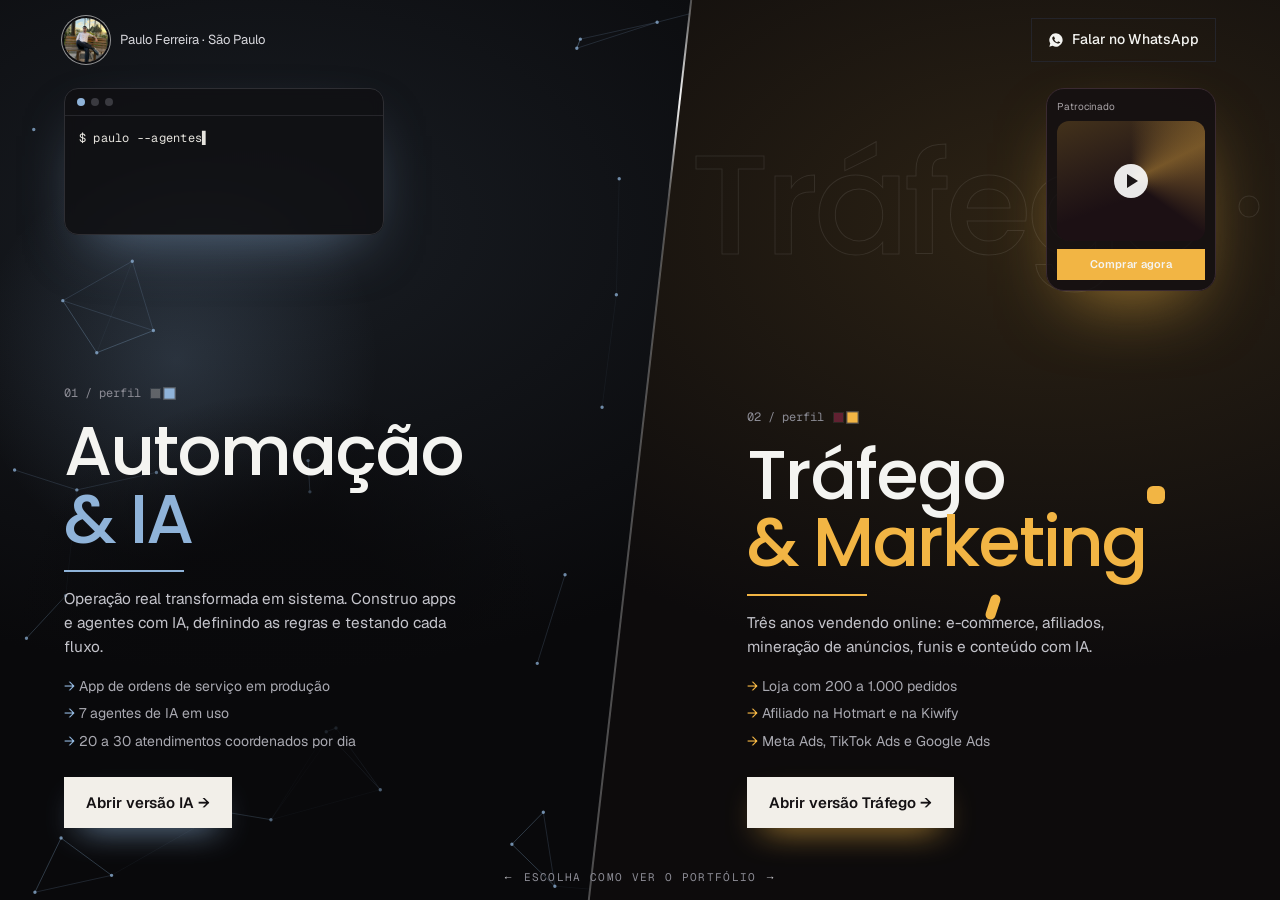
==== index.html @ 52084ece "Cores iniciais: azul (IA) e amarelo (Tráfego) Co-Authored-By: Claude Opus 5.5 <noreply@anthropic.com" ====
<!doctype html>
<html lang="pt-BR">
<head>
<meta charset="utf-8">
<meta name="viewport" content="width=device-width, initial-scale=1">
<title>Paulo Ferreira | Portfólio</title>
<meta name="description" content="Paulo Ferreira: operações e automação com IA, e tráfego pago e marketing digital. Escolha como ver o portfólio.">
<link rel="preload" href="assets/fonts/Geist-Regular.woff2" as="font" type="font/woff2" crossorigin>
<link rel="preload" href="assets/fonts/Poppins-Medium.woff2" as="font" type="font/woff2" crossorigin>
<link rel="stylesheet" href="assets/base.css?v=9">
<script src="assets/cor.js?v=9"></script>
<style>
  /* Projeto 7: divisória diagonal (A1), botões cheios (B2), base e animações do Projeto 6 (C1) */
  @property --xt { syntax: "<number>"; inherits: false; initial-value: 54; }
  @property --xb { syntax: "<number>"; inherits: false; initial-value: 46; }
  @property --ang { syntax: "<angle>"; inherits: false; initial-value: 0deg; }

  /* página inicial cabe inteira na tela: sem rolagem. 100vh é a reserva para navegador antigo sem svh;
     o script no fim usa a altura real da tela quando o navegador não entende svh */
  html { height: 100%; overflow: hidden; }
  body { height: 100vh; height: 100svh; height: var(--app-h, 100svh); overflow: hidden; overscroll-behavior: none; }
  .top { position: fixed; inset: 0 0 auto 0; z-index: 30; display: flex; justify-content: space-between; align-items: center; gap: 12px; padding: 18px var(--gutter); font-size: 13px; animation: fadeDown .8s .2s both; }
  .top .who { color: #d8d8dd; display: inline-flex; align-items: center; gap: 12px; position: relative; }
  /* foto do banco (cenário inteiro) no lugar do "PF_"; no mouse aparece uma prévia maior logo abaixo */
  .thumb { width: 44px; height: 44px; border-radius: 50%; object-fit: cover; box-shadow: 0 0 0 2px #0c0c0f, 0 0 0 3px rgba(255,255,255,.55); transition: box-shadow .3s; cursor: zoom-in; }
  .top .who:hover .thumb { box-shadow: 0 0 0 2px #0c0c0f, 0 0 0 3px rgba(255,255,255,.95); }
  .peek { position: absolute; left: 0; top: calc(100% + 12px); width: 220px; padding: 6px; border-radius: 16px; background: rgba(14,14,18,.92); border: 1px solid #2a2a30; box-shadow: 0 30px 60px -20px rgba(0,0,0,.85); opacity: 0; transform: translateY(-8px) scale(.96); transform-origin: left top; transition: opacity .3s, transform .35s cubic-bezier(.2,.8,.2,1); pointer-events: none; }
  .peek img { display: block; width: 100%; height: auto; border-radius: 11px; }
  .top .who:hover .peek { opacity: 1; transform: none; }

  /* --xt = onde a divisória toca o topo, --xb = onde toca o rodapé */
  .split { position: relative; height: 100vh; height: 100svh; height: var(--app-h, 100svh); }
  @media (hover: hover) and (min-width: 761px) {
    /* data-h (posto pelo script ao passar o mouse) no lugar do seletor has, que reconferia a página inteira a cada quadro */
    .split[data-h="ia"] :is(.side, .divider, .ribbon, .side.tr .txt) { --xt: 62; --xb: 54; }
    .split[data-h="tr"] :is(.side, .divider, .ribbon, .side.tr .txt) { --xt: 46; --xb: 38; }
    .split[data-h="ia"] .tr .txt, .split[data-h="tr"] .ia .txt { opacity: .45; }
  }

  .side { position: absolute; inset: 0; overflow: hidden; display: flex; flex-direction: column; justify-content: flex-end; padding: 0 var(--gutter) clamp(36px, 8vh, 80px); isolation: isolate; }
  .side canvas { position: absolute; inset: 0; width: 100%; height: 100%; z-index: -2; }
  .side.ia { background: radial-gradient(90% 80% at 20% 25%, color-mix(in srgb, var(--ia-1) 12%, #09090b) 0%, #09090b 62%); --accent-1: var(--ia-1); --accent-2: var(--ia-1);
    clip-path: polygon(0 0, calc(var(--xt) * 1%) 0, calc(var(--xb) * 1%) 100%, 0 100%); will-change: transform; animation: inL 1s cubic-bezier(.2,.8,.2,1) both; }
  .side.tr { background: radial-gradient(90% 80% at 82% 25%, color-mix(in srgb, var(--tr-1) 14%, #0d0b0c) 0%, #0d0b0c 62%); --accent-1: var(--tr-1); --accent-2: var(--tr-1);
    clip-path: polygon(calc(var(--xt) * 1%) 0, 100% 0, 100% 100%, calc(var(--xb) * 1%) 100%); padding-left: calc(54% + 56px); will-change: transform; animation: inR 1s cubic-bezier(.2,.8,.2,1) both; }
  .side.ia .txt { max-width: calc(46% - 40px); }
  .side.tr .txt { translate: calc((var(--xt) - 54) * 1vw) 0; } /* acompanha a divisória sem recalcular o texto */
  @keyframes inL { from { transform: translateX(-6%); opacity: 0; } }
  @keyframes inR { from { transform: translateX(6%); opacity: 0; } }
  @keyframes fadeDown { from { opacity: 0; transform: translateY(-14px); } }
  @keyframes up { from { opacity: 0; transform: translateY(.6em); } to { opacity: 1; transform: none; } }

  .txt { position: relative; transition: opacity .6s; }
  .side.ia .txt::before { content: ""; position: absolute; inset: -40px -50px; z-index: -1; background: radial-gradient(closest-side at 45% 55%, rgba(9,9,11,.82) 45%, rgba(9,9,11,0) 100%); pointer-events: none; } /* some por inteiro antes da borda: sem risca */
  .num { font-family: "Geist Mono"; font-size: 12px; color: var(--muted); }
  .side h1 { font-family: "Poppins"; font-weight: 500; font-size: clamp(38px, 5.4vw, 88px); line-height: .98; letter-spacing: -.03em; margin: 12px 0 0; white-space: nowrap; }
  .side h1 .amp { display: inline-block; color: var(--accent-1); animation: up .8s 1.1s cubic-bezier(.2,.8,.2,1) both; }
  .ch { display: inline-block; opacity: 0; animation: up .7s cubic-bezier(.2,.8,.2,1) forwards; }
  .rule { display: block; width: 120px; height: 2px; margin: 18px 0 16px; background: var(--accent-1); animation: grow .8s 1.2s cubic-bezier(.2,.8,.2,1) both; }
  @keyframes grow { from { width: 0; } }
  .side p { color: #c4c4cb; max-width: 40ch; font-size: clamp(14px, 1.2vw, 17px); animation: up .8s 1.3s both; }
  .side ul { list-style: none; margin: 16px 0 24px; display: grid; gap: 6px; font-size: 14px; color: #a9a9b1; }
  .side ul li { animation: up .6s both; }
  .side ul li:nth-child(1) { animation-delay: 1.45s; } .side ul li:nth-child(2) { animation-delay: 1.6s; } .side ul li:nth-child(3) { animation-delay: 1.75s; }
  .side ul li::before { content: "→ "; color: var(--accent-1); }

  /* B2: os dois botões cheios */
  .go { display: inline-flex; align-items: center; gap: 10px; padding: 14px 22px; font-size: 15px; font-weight: 600; border: 0; animation: up .7s 1.9s both; transition: transform .2s, filter .2s, background .3s, color .3s; }
  /* os dois botões começam brancos e ganham a cor do lado quando o mouse entra nele */
  .ia .go { background: #f2efe9; color: #141113; box-shadow: 0 14px 34px -16px var(--ia-1); }
  .tr .go { background: #f2efe9; color: #141113; box-shadow: 0 14px 34px -16px var(--tr-1); }
  /* efeito de mouse só em computador: no celular o toque deixava o hover preso e o filtro cortava a sombra do botão num retângulo */
  @media (hover: hover) and (pointer: fine) {
    .side:hover .go { transform: translateY(-2px); filter: brightness(1.08); }
    .ia:hover .go { background: var(--ia-1); color: var(--ia-on); }
    .tr:hover .go { background: var(--tr-1); color: var(--tr-on); }
  }

  /* IA: mini terminal */
  .mini { position: absolute; left: var(--gutter); top: 88px; width: min(320px, 34vw); border: 1px solid #2e2e33; border-radius: 14px; background: rgba(16,16,19,.78); backdrop-filter: blur(6px); box-shadow: 0 24px 60px -24px color-mix(in srgb, var(--ia-1) 55%, transparent); animation: up .9s .9s both, bob 7s 2s ease-in-out infinite; }
  .mini .bar { display: flex; gap: 6px; padding: 9px 12px; border-bottom: 1px solid #26262b; }
  .mini .bar i { width: 8px; height: 8px; border-radius: 50%; background: #3a3a40; } .mini .bar i:first-child { background: var(--ia-1); }
  .mini .out { padding: 12px 14px 14px; font-size: 12px; line-height: 1.7; color: #e6e4de; white-space: pre-wrap; min-height: 118px; }
  @keyframes bob { 50% { translate: 0 -10px; } }

  /* Tráfego: palavra gigante, card de anúncio, blocos */
  .ribbon { position: absolute; top: 15%; left: 54%; translate: calc((var(--xt) - 54) * 1vw) 0; z-index: -1; white-space: nowrap; font-family: "Poppins"; font-size: clamp(80px, 11vw, 190px); line-height: 1; letter-spacing: -.04em; color: transparent; -webkit-text-stroke: 1px rgba(255,255,255,.09); animation: slide 26s linear infinite; will-change: transform; }
  @keyframes slide { to { transform: translateX(-50%); } }
  .adcard { position: absolute; right: var(--gutter); top: 88px; width: 170px; border: 1px solid #3a2a31; border-radius: 18px; background: rgba(20,16,18,.85); padding: 10px; box-shadow: 0 30px 70px -25px color-mix(in srgb, var(--tr-1) 60%, transparent); animation: up .9s 1s both, tilt 6s 2s ease-in-out infinite; }
  .adcard .m { height: 120px; border-radius: 12px; position: relative; overflow: hidden; background: linear-gradient(160deg, color-mix(in srgb, var(--tr-1) 22%, #120d0f), #1c1014 60%); }
  .adcard .m::before { content: ""; position: absolute; inset: -40%; background: conic-gradient(from 0deg, transparent, color-mix(in srgb, var(--tr-1) 40%, transparent), transparent 35%); animation: spin 6s linear infinite; }
  .adcard .m i { position: absolute; left: 50%; top: 50%; width: 34px; height: 34px; translate: -50% -50%; border-radius: 50%; background: rgba(255,255,255,.9); }
  .adcard .m i::after { content: ""; position: absolute; left: 13px; top: 10px; border-left: 11px solid #1b1517; border-block: 7px solid transparent; }
  .adcard .c { margin-top: 8px; text-align: center; font-size: 11px; font-weight: 600; padding: 7px; background: var(--tr-1); }
  .adcard small { display: block; font-size: 10px; color: #a8a3a6; margin-bottom: 6px; }
  @keyframes tilt { 50% { transform: rotate(-4deg) translateY(-10px); } }
  @keyframes spin { to { transform: rotate(360deg); } }
  .blk { position: absolute; border-radius: 6px; background: var(--tr-1); animation: flo 7s ease-in-out infinite; z-index: -1; }
  .b1 { width: 18px; height: 18px; top: 54%; right: 9%; } .b2 { width: 10px; height: 26px; top: 66%; right: 22%; animation-delay: -2s; rotate: 18deg; }
  @keyframes flo { 50% { translate: 0 -14px; } }
  .glow { position: absolute; left: -220px; top: -220px; width: 440px; height: 440px; border-radius: 50%; pointer-events: none; z-index: -1; transform: translate(40%, 40vh); transition: transform .25s ease-out; }
  .ia .glow { background: radial-gradient(circle, color-mix(in srgb, var(--ia-1) 18%, transparent), transparent 65%); }
  .tr .glow { background: radial-gradient(circle, color-mix(in srgb, var(--tr-1) 20%, transparent), transparent 65%); }

  /* divisória diagonal neutra (sem cor), com uma luz branca correndo */
  .divider { position: absolute; inset: 0; z-index: 8; pointer-events: none;
    background: rgba(255,255,255,.28);
    clip-path: polygon(calc(var(--xt) * 1% - 1px) 0, calc(var(--xt) * 1% + 1px) 0, calc(var(--xb) * 1% + 1px) 100%, calc(var(--xb) * 1% - 1px) 100%); }
  .divider::before { content: ""; position: absolute; left: 0; right: 0; height: 22%; background: linear-gradient(to bottom, transparent, rgba(255,255,255,.95), transparent); top: 0; will-change: transform; animation: run 3.4s ease-in-out infinite; }
  @keyframes run { from { transform: translateY(-100%); } to { transform: translateY(455%); } }

  /* selo "ou" no meio da diagonal e foto no topo dela */
  .or { position: absolute; top: 50%; left: calc((var(--xt) + var(--xb)) / 2 * 1%); translate: -50% -50%; width: 54px; height: 54px; border-radius: 50%; display: grid; place-items: center; font-family: "Geist Mono"; font-size: 12px; color: #fff; background: #0c0c0f; z-index: 9; pointer-events: none; animation: up .7s 1.4s both; }
  .or::before, .me .ph::before { content: ""; position: absolute; inset: 0; border-radius: 50%; padding: 2px; background: conic-gradient(from var(--ang), rgba(255,255,255,.95), rgba(255,255,255,.12) 30%, rgba(255,255,255,.12) 70%, rgba(255,255,255,.95)); -webkit-mask: linear-gradient(#000 0 0) content-box, linear-gradient(#000 0 0); -webkit-mask-composite: xor; mask-composite: exclude; animation: hue 4s linear infinite; }
  @keyframes hue { to { --ang: 360deg; } }
  .me { position: absolute; top: 14px; left: calc(var(--xt) * 1%); translate: -50% 0; z-index: 31; pointer-events: none; animation: up .9s .5s both; }
  .me .ph { position: relative; width: clamp(84px, 6.6vw, 112px); aspect-ratio: 1; border-radius: 50%; padding: 3px; animation: bob 6s 1.5s ease-in-out infinite; }
  .me .ph::before { padding: 3px; -webkit-mask: none; mask: none; }
  .me .ph::after { content: ""; position: absolute; inset: -18px; border-radius: 50%; background: radial-gradient(circle, rgba(255,255,255,.10), transparent 65%); z-index: -1; }
  .me img { position: relative; width: 100%; height: 100%; border-radius: 50%; object-fit: cover; border: 3px solid #0c0c0f; display: block; }

  .center-q { position: fixed; left: 50%; bottom: 14px; translate: -50% 0; z-index: 10; font-family: "Geist Mono"; font-size: 11px; color: var(--muted); letter-spacing: .12em; text-transform: uppercase; white-space: nowrap; animation: up .7s 2.2s both; }
  .center-q b { display: inline-block; color: #d8d8dd; animation: nudgeL 1.4s ease-in-out infinite; } .center-q b + b { animation-name: nudgeR; }
  @keyframes nudgeL { 50% { transform: translateX(-5px); } } @keyframes nudgeR { 50% { transform: translateX(5px); } }

  @media (min-width: 761px) and (max-height: 780px) { .mini, .adcard { display: none; } }

  /* celular: as duas opções cabem na primeira tela, uma em cima da outra */
  @media (max-width: 760px) {
    .top { background: rgba(9,9,11,.88); backdrop-filter: blur(8px); border-bottom: 1px solid #1f1f24; padding-block: 10px; }
    .top .who .city { display: none; } .top .btn { padding: 7px 12px; font-size: 12px; }
    .thumb { width: 34px; height: 34px; } .top .who { gap: 10px; } .peek { display: none; }
    .split { display: flex; flex-direction: column; }
    .side { position: relative; inset: auto; flex: 1 1 0; min-height: 0; clip-path: none !important; will-change: auto; justify-content: center; padding: 0 22px; animation: none; }
    .side.ia { padding-top: 54px; }
    .side.tr { padding-left: 22px; border-top: 1px solid #2a2a30; }
    .side.ia .txt { max-width: none; }
    .side h1 { font-size: clamp(30px, 9vw, 42px); margin-top: 6px; }
    .side h1 br { display: none; } .side h1 .amp { margin-left: .2em; }
    .side.tr h1 { font-size: clamp(24px, 7.8vw, 40px); }
    .rule { margin: 10px 0 10px; width: 56px; }
    .side p { font-size: 13px; line-height: 1.45; max-width: 34ch; }
    .side ul { display: none; }
    .go { margin-top: 12px; padding: 11px 16px; font-size: 14px; }
    .mini, .adcard, .center-q, .divider, .me { display: none; }
    .ribbon { top: 10px; left: 0; font-size: 52px; }
    .side.tr { padding-top: 64px; } /* centralizado abaixo da faixa (igual à IA, que fica abaixo do topo) */
    .or { top: calc(50% + 27px); left: auto; right: 22px; translate: 0 -50%; width: 44px; height: 44px; font-size: 11px; }
  }
  @media (max-width: 760px) and (max-height: 640px) { .ribbon { display: none; } }
  @media (prefers-reduced-motion: reduce) {
    *, *::before, *::after { animation: none !important; transition: none !important; }
    .ch { opacity: 1; }
  }
  /* Projeto 8: quadradinhos que mostram qual das 2 cores do lado está ativa */
  .sw { display: inline-flex; gap: 5px; margin-left: 10px; vertical-align: middle; }
  .sw i { width: 9px; height: 9px; opacity: .3; outline: 1px solid rgba(255,255,255,.25); transition: opacity .4s, transform .4s; }
  .sw i.on { opacity: 1; transform: scale(1.15); }
  .side.ia, .side.tr { transition: background .6s, --xt .8s cubic-bezier(.2,.8,.2,1), --xb .8s cubic-bezier(.2,.8,.2,1); }
  .divider, .ribbon { transition: --xt .8s cubic-bezier(.2,.8,.2,1), --xb .8s cubic-bezier(.2,.8,.2,1); }
  .side.tr .txt { transition: opacity .6s, --xt .8s cubic-bezier(.2,.8,.2,1); }
  .sw .lbl { display: none; }
  /* A1 (celular): os quadradinhos viram um botão pequeno "trocar cor" */
  @media (hover: none), (max-width: 760px) {
    .num { display: flex; align-items: center; }
    .sw { align-items: center; gap: 7px; height: 28px; padding: 0 10px; border: 1px solid rgba(255,255,255,.28); background: rgba(255,255,255,.06); border-radius: 0; cursor: pointer; -webkit-tap-highlight-color: transparent; transition: background .2s; }
    .sw:active { background: rgba(255,255,255,.16); }
    .sw i { outline: 0; }
    .sw .lbl { display: inline; font-family: "Geist Mono"; font-weight: 400; font-size: 11px; letter-spacing: .04em; color: #e6e6ea; }
  }
</style>
</head>
<body>
  <header class="top">
    <span class="who"><img class="thumb" src="assets/img/paulo-cena.jpg" alt="Foto de Paulo Ferreira sentado num banco" width="44" height="44"><span>Paulo Ferreira<span class="city"> · São Paulo</span></span><span class="peek" aria-hidden="true"><img src="assets/img/paulo-cena.jpg" alt="" width="220" height="220"></span></span>
    <a class="btn" href="https://wa.me/5511947309634" target="_blank" rel="noopener">
      <svg viewBox="0 0 24 24" fill="currentColor" aria-hidden="true"><path d="M12 2a10 10 0 0 0-8.6 15.1L2 22l5-1.3A10 10 0 1 0 12 2Zm5.3 14.2c-.2.6-1.3 1.2-1.8 1.2-.5.1-1 .1-3.3-.8-2.8-1.1-4.5-4-4.7-4.2-.1-.2-1.1-1.5-1.1-2.9s.7-2 1-2.3c.3-.3.6-.3.8-.3h.6c.2 0 .4 0 .6.5l.9 2.1c.1.2.1.4 0 .6l-.4.6-.4.4c-.1.1-.3.3-.1.6.2.3.8 1.3 1.7 2.1 1.2 1 2.1 1.4 2.4 1.5.3.1.5.1.6-.1l.8-1c.2-.3.4-.2.7-.1l2 1c.3.1.5.2.5.3.1.2.1.7-.1 1.3Z"/></svg>
      Falar no WhatsApp
    </a>
  </header>

  <main class="split" id="split">
    <a class="side ia" href="ia/">
      <canvas data-net="#e9e6df,#e9e6df" data-net-var="--ia-1" data-net-magnet aria-hidden="true"></canvas>
      <span class="glow" aria-hidden="true"></span>
      <div class="mini" data-term="$ paulo --agentes
› instagram ..... post ✓
› finanças ...... relatório ✓
› app gtec ...... 600+ testes ✓" aria-hidden="true">
        <div class="bar"><i></i><i></i><i></i></div>
        <pre class="out mono"></pre>
      </div>
      <div class="txt">
        <span class="num">01 / perfil<span class="sw" data-side="ia" role="button" aria-label="Trocar a cor deste lado"><i style="background:#e9e6df"></i><i style="background:#8fb3d9"></i><b class="lbl">trocar cor</b></span></span>
        <h1><span data-split="0.35">Automação</span><br><span class="amp">&amp; IA</span></h1>
        <span class="rule"></span>
        <p>Operação real transformada em sistema. Construo apps e agentes com IA, definindo as regras e testando cada fluxo.</p>
        <ul>
          <li>App de ordens de serviço em produção</li>
          <li>7 agentes de IA em uso</li>
          <li>20 a 30 atendimentos coordenados por dia</li>
        </ul>
        <span class="btn go">Abrir versão IA →</span>
      </div>
    </a>

    <a class="side tr" href="trafego/">
      <span class="ribbon" aria-hidden="true">Tráfego · Criativos · Funis · Tráfego · Criativos · Funis · </span>
      <span class="glow" aria-hidden="true"></span>
      <span class="blk b1"></span><span class="blk b2"></span>
      <div class="adcard" aria-hidden="true"><small>Patrocinado</small><div class="m"><i></i></div><div class="c">Comprar agora</div></div>
      <div class="txt">
        <span class="num">02 / perfil<span class="sw" data-side="tr" role="button" aria-label="Trocar a cor deste lado"><i style="background:#ff3d7f"></i><i style="background:#f2b544"></i><b class="lbl">trocar cor</b></span></span>
        <h1><span data-split="0.5">Tráfego</span><br><span class="amp">&amp; Marketing</span></h1>
        <span class="rule"></span>
        <p>Três anos vendendo online: e-commerce, afiliados, mineração de anúncios, funis e conteúdo com IA.</p>
        <ul>
          <li>Loja com 200 a 1.000 pedidos</li>
          <li>Afiliado na Hotmart e na Kiwify</li>
          <li>Meta Ads, TikTok Ads e Google Ads</li>
        </ul>
        <span class="btn go">Abrir versão Tráfego →</span>
      </div>
    </a>

    <span class="divider" aria-hidden="true"></span>
  </main>
  <div class="center-q"><b>←</b> Escolha como ver o portfólio <b>→</b></div>

  <script>
    // navegador sem "svh": usa a altura visível da tela (sem contar o zoom)
    if (!(window.CSS && CSS.supports("height", "100svh"))) {
      var setH = function () { document.documentElement.style.setProperty("--app-h", document.documentElement.clientHeight + "px"); };
      setH(); window.addEventListener("resize", setH); window.addEventListener("orientationchange", setH);
    }
  </script>
  <script src="assets/main.js?v=9"></script>
  <script>
    // A2: cada lado alterna entre as 2 cores dele quando o mouse entra (computador)
    // ou quando você arrasta o dedo para o lado em cima dele (celular).
    (function () {
      var cur = { ia: PCOR.get("ia"), tr: PCOR.get("tr") }, swiped = false, split = document.getElementById("split");
      split.addEventListener("pointerleave", function () { split.removeAttribute("data-h"); });
      function marks() {
        document.querySelectorAll(".sw").forEach(function (sw) {
          var k = sw.getAttribute("data-side");
          sw.querySelectorAll("i").forEach(function (i, n) { i.classList.toggle("on", n === cur[k]); });
        });
      }
      function flip(k) { cur[k] = 1 - cur[k]; PCOR.set(k, cur[k]); marks(); }
      document.querySelectorAll(".side").forEach(function (side) {
        var k = side.classList.contains("ia") ? "ia" : "tr", sx = null, sy = null;
        side.addEventListener("pointerenter", function (e) { if (e.pointerType === "mouse") { split.setAttribute("data-h", k); flip(k); } });
        // Celular: eventos de toque (não bloqueiam o zoom de pinça). Ignora pinça e arraste com zoom ativo.
        var multi = false, st = 0;
        side.addEventListener("touchstart", function (e) {
          if (e.touches.length > 1) { multi = true; sx = null; return; }
          multi = false; sx = e.touches[0].clientX; sy = e.touches[0].clientY; st = Date.now();
        }, { passive: true });
        side.addEventListener("touchend", function (e) {
          if (sx === null || multi) { if (!e.touches.length) multi = false; sx = null; return; }
          var zoom = window.visualViewport ? window.visualViewport.scale : 1;
          var t = e.changedTouches[0], dx = t.clientX - sx, dy = t.clientY - sy; sx = null;
          if (zoom < 1.05 && Date.now() - st < 350 && Math.abs(dx) > 30 && Math.abs(dx) > Math.abs(dy)) { swiped = true; flip(k); setTimeout(function () { swiped = false; }, 400); }
        }, { passive: true });
        side.addEventListener("touchcancel", function () { sx = null; multi = false; }, { passive: true });
        side.addEventListener("click", function (e) { if (swiped) { e.preventDefault(); swiped = false; } });
        // botão "trocar cor": troca a cor e não abre a página
        var sw = side.querySelector(".sw");
        if (sw) sw.addEventListener("click", function (e) { e.preventDefault(); e.stopPropagation(); flip(k); });
      });
      marks();
    })();
  </script>
</body>
</html>
---- assets/base.css ----
@font-face { font-family: "Geist"; src: url("fonts/Geist-Regular.woff2") format("woff2"), url("fonts/Geist-Regular.ttf") format("truetype"); font-weight: 400; font-display: swap; }
@font-face { font-family: "Geist"; src: url("fonts/Geist-Medium.woff2") format("woff2"), url("fonts/Geist-Medium.ttf") format("truetype"); font-weight: 500; font-display: swap; }
@font-face { font-family: "Geist"; src: url("fonts/Geist-SemiBold.woff2") format("woff2"), url("fonts/Geist-SemiBold.ttf") format("truetype"); font-weight: 600; font-display: swap; }
@font-face { font-family: "Geist Mono"; src: url("fonts/GeistMono-Regular.woff2") format("woff2"); font-weight: 400; font-display: swap; }
@font-face { font-family: "Poppins"; src: url("fonts/Poppins-Medium.woff2") format("woff2"), url("fonts/Poppins-Medium.ttf") format("truetype"); font-weight: 500; font-display: swap; }

:root {
  --ink: #09090b;
  --ink-2: #111114;
  --paper: #f4f4f1;
  --muted: #8b8b94;
  --line: #24242a;
  /* lado IA: azul + violeta */
  --ia-1: #4f6bff;
  --ia-2: #9b6bff;
  /* lado tráfego: rosa + laranja */
  --tr-1: #ff3d7f;
  --tr-2: #ff7a2f;
  --accent-1: var(--paper);
  --accent-2: var(--paper);
  --gutter: clamp(16px, 5vw, 64px);
}

* { box-sizing: border-box; margin: 0; padding: 0; }
html { scroll-behavior: smooth; -webkit-text-size-adjust: 100%; }
body {
  background: var(--ink);
  color: var(--paper);
  font-family: "Geist", system-ui, sans-serif;
  font-size: 16px;
  line-height: 1.55;
  overflow-x: hidden;
}
a { color: inherit; text-decoration: none; }
img { max-width: 100%; display: block; }
::selection { background: var(--accent-1); color: var(--ink); }

.mono { font-family: "Geist Mono", ui-monospace, monospace; letter-spacing: .02em; }
.muted { color: var(--muted); }
.wrap { width: 100%; max-width: 1200px; margin: 0 auto; padding: 0 var(--gutter); }

/* ---------- nav ---------- */
.nav {
  position: fixed; inset: 0 0 auto 0; z-index: 50;
  display: flex; align-items: center; justify-content: space-between; gap: 16px;
  padding: 16px var(--gutter);
  background: linear-gradient(to bottom, rgba(9,9,11,.96), rgba(9,9,11,.6) 70%, rgba(9,9,11,0));
}
.logo { font-family: "Poppins"; font-weight: 500; font-size: 18px; letter-spacing: .02em; }
.logo b { color: var(--accent-1); font-weight: 500; }
.nav-links { display: flex; align-items: center; gap: 22px; font-size: 13px; }
.nav-links a.lk { color: var(--muted); transition: color .2s; }
.nav-links a.lk:hover { color: var(--paper); }
.btn {
  display: inline-flex; align-items: center; gap: 8px;
  padding: 10px 16px; font-size: 14px; font-weight: 500;
  border: 1px solid var(--line); border-radius: 999px;
  transition: transform .2s, border-color .2s, background .2s;
}
.btn:hover { transform: translateY(-1px); border-color: var(--accent-1); }
.btn.solid { background: linear-gradient(90deg, var(--accent-1), var(--accent-2)); color: #fff; border: 0; }
.btn svg { width: 16px; height: 16px; }
@media (max-width: 760px) {
  .nav-links a.lk { display: none; }
  .nav .btn { padding: 8px 12px; font-size: 13px; }
}

/* ---------- seções ---------- */
section { padding: clamp(72px, 12vw, 140px) 0; position: relative; }
.kicker { font-family: "Geist Mono"; font-size: 12px; text-transform: uppercase; letter-spacing: .14em; color: var(--muted); margin-bottom: 18px; display: flex; align-items: center; gap: 10px; }
.kicker::before { content: ""; width: 22px; height: 2px; background: linear-gradient(90deg, var(--accent-1), var(--accent-2)); }
h2.title { font-family: "Poppins"; font-weight: 500; font-size: clamp(30px, 5.4vw, 60px); line-height: 1.05; letter-spacing: -.02em; max-width: 18ch; }
.lead { font-size: clamp(16px, 1.6vw, 19px); color: #c9c9cf; max-width: 60ch; margin-top: 18px; }
.grad { background: linear-gradient(90deg, var(--accent-1), var(--accent-2)); -webkit-background-clip: text; background-clip: text; color: transparent; }

/* números */
.stats { display: grid; grid-template-columns: repeat(auto-fit, minmax(240px, 1fr)); gap: 1px; background: var(--line); border: 1px solid var(--line); margin-top: 48px; }
.stat { background: var(--ink); padding: clamp(22px, 3vw, 36px); container-type: inline-size; min-width: 0; }
/* o número acompanha a largura da coluna (cqi), então nunca é cortado */
.stat .n { display: inline-block; max-width: 100%; font-family: "Poppins"; font-weight: 500; font-size: clamp(28px, 19cqi, 64px); line-height: 1.05; letter-spacing: -.03em; white-space: nowrap; }
.stat .l { margin-top: 12px; color: var(--muted); font-size: 14px; max-width: 24ch; }
.stats.wide { grid-template-columns: repeat(2, 1fr); }
.stats.short .n { font-size: clamp(30px, 30cqi, 72px); }
@media (max-width: 560px) { .stats.wide { grid-template-columns: 1fr; } }
@media (max-width: 420px) { .stats { grid-template-columns: 1fr; } }

/* cases */
.cases { display: grid; gap: 20px; margin-top: 48px; }
.case {
  border: 1px solid var(--line); border-radius: 20px; padding: clamp(22px, 3.4vw, 40px);
  background: linear-gradient(180deg, var(--ink-2), var(--ink));
  display: grid; grid-template-columns: 1fr 1.4fr; gap: clamp(18px, 4vw, 56px);
  transition: border-color .3s;
}
.case:hover { border-color: color-mix(in srgb, var(--accent-1) 55%, var(--line)); }
.case .tag { font-family: "Geist Mono"; font-size: 12px; color: var(--muted); }
.case h3 { font-family: "Poppins"; font-weight: 500; font-size: clamp(22px, 2.6vw, 32px); line-height: 1.15; margin-top: 10px; }
.case dl { display: grid; gap: 14px; }
.case dt { font-family: "Geist Mono"; font-size: 11px; text-transform: uppercase; letter-spacing: .12em; color: var(--muted); }
.case dd { color: #d6d6db; font-size: 15px; }
@media (max-width: 760px) { .case { grid-template-columns: 1fr; } }

/* ferramentas */
.tools { margin-top: 40px; display: grid; gap: 26px; }
.tools .grp h4 { font-family: "Geist Mono"; font-weight: 400; font-size: 12px; text-transform: uppercase; letter-spacing: .12em; color: var(--muted); margin-bottom: 12px; }
.chips { display: flex; flex-wrap: wrap; gap: 8px; }
.chip { padding: 8px 14px; border: 1px solid var(--line); border-radius: 999px; font-size: 14px; color: #dcdce0; }

/* trajetória */
.timeline { margin-top: 48px; border-left: 1px solid var(--line); }
.tl { position: relative; padding: 0 0 34px 28px; }
.tl::before { content: ""; position: absolute; left: -6px; top: 6px; width: 11px; height: 11px; border-radius: 50%; background: linear-gradient(135deg, var(--accent-1), var(--accent-2)); }
.tl .when { font-family: "Geist Mono"; font-size: 12px; color: var(--muted); }
.tl .what { font-family: "Poppins"; font-weight: 500; font-size: 19px; margin-top: 4px; }
.tl .how { color: #bdbdc4; font-size: 15px; margin-top: 4px; max-width: 62ch; }

/* contato */
.cta { text-align: left; }
.cta .big { font-family: "Poppins"; font-weight: 500; font-size: clamp(36px, 7vw, 92px); line-height: 1; letter-spacing: -.03em; }
.cta .row { display: flex; flex-wrap: wrap; gap: 12px; margin-top: 34px; }

footer { border-top: 1px solid var(--line); padding: 26px 0 40px; font-size: 13px; color: var(--muted); }
footer .wrap { display: flex; flex-wrap: wrap; justify-content: space-between; gap: 12px; }

/* revelar ao rolar */
.rv { opacity: 0; transform: translateY(24px); transition: opacity .8s ease, transform .8s ease; }
.rv.in { opacity: 1; transform: none; }
@media (prefers-reduced-motion: reduce) {
  html { scroll-behavior: auto; }
  .rv { opacity: 1; transform: none; transition: none; }
}

/* ===== Projeto 5: visual arredondado do Projeto 2, com BOTÕES quadrados (pedido do Paulo, 2026-11-09) ===== */
.btn, .go, .ad-cta, .adcard .c { border-radius: 0 !important; }

/* ===== Projeto 6: menos cor. Preto e branco + UMA cor por lado (IA = azul, Tráfego = rosa).
   Com a 2ª cor igual à 1ª, todos os degradês viram cor sólida. ===== */
:root { --ia-2: #4f6bff; --tr-2: #ff3d7f; }

/* ===== Projeto 8: cores variáveis (IA: prata/azul-aço · Tráfego: rosa/âmbar), trocadas por assets/cor.js ===== */
:root { --ia-1: #e9e6df; --ia-2: #e9e6df; --ia-on: #141113; --tr-1: #ff3d7f; --tr-2: #ff3d7f; --tr-on: #ffffff; }
.amp, .rule, .go, .btn.solid, .stat .n, .chip, .kicker::before, .tl::before, .side ul li::before { transition: color .6s, background-color .6s, border-color .6s, box-shadow .6s; }

/* ===== Otimização (2026-11-09): o navegador só monta as seções quando elas chegam perto da tela ===== */

/* texto com degradê: espaço embaixo para o "g", "ç", "p" não serem cortados (sem mudar o layout) */
.grad { padding-bottom: .16em; margin-bottom: -.16em; }

/* desempenho: animação em loop fora da tela fica pausada */
.anim-off, .anim-off *, .anim-off::before, .anim-off::after, .anim-off *::before, .anim-off *::after { animation-play-state: paused !important; }
/* desempenho no celular: sem desfoque no menu fixo (refazia o desfoque a cada quadro ao rolar) */
@media (hover: none) {
  .nav { backdrop-filter: none; -webkit-backdrop-filter: none; background: linear-gradient(to bottom, rgba(9,9,11,.96), rgba(9,9,11,.6) 70%, rgba(9,9,11,0)); }
}
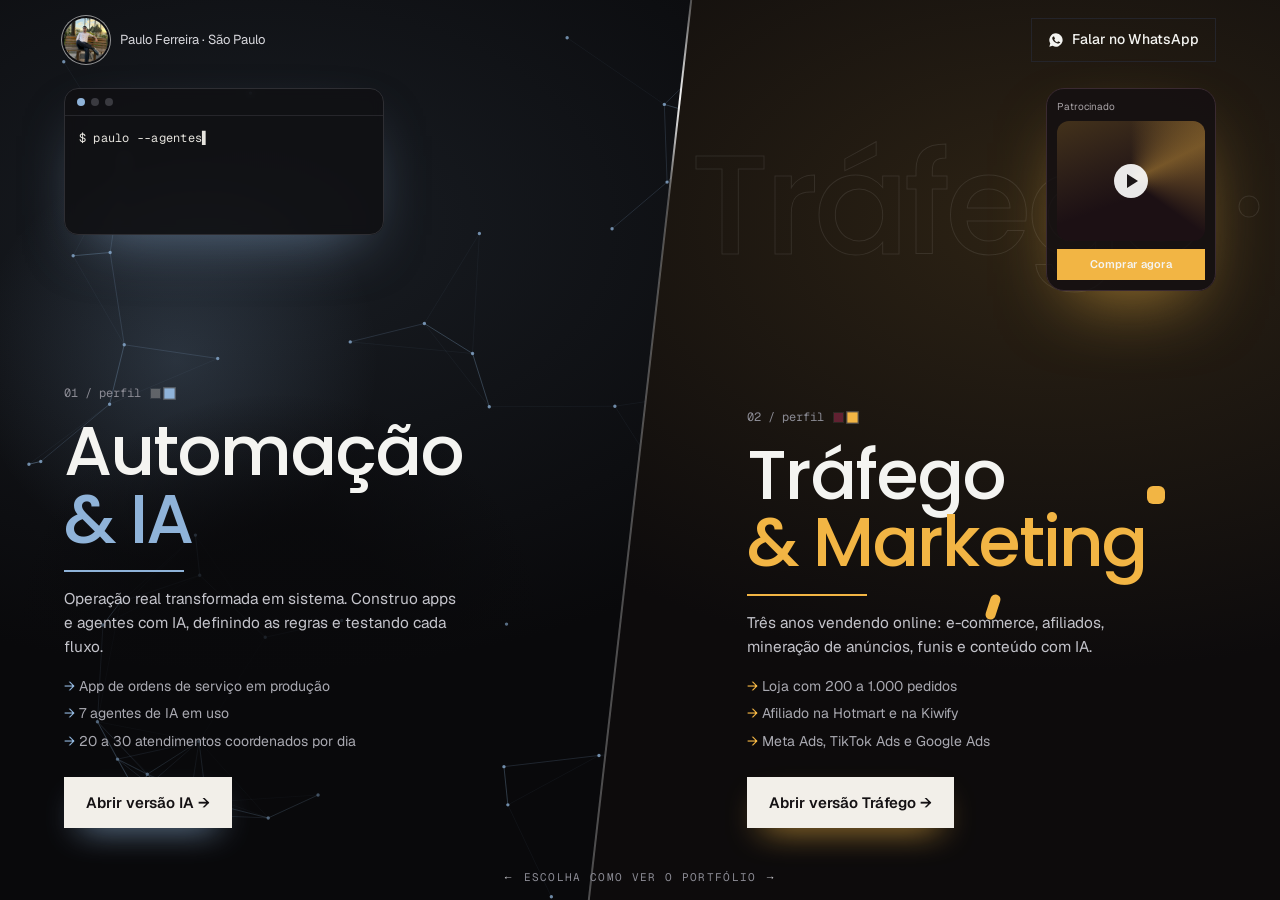
==== commit c946b703: "Animação ao abrir uma versão: cortina na cor do lado com o nome (B3) Co-Authored-By: Claude Opus 5.5" ====
--- a/index.html
+++ b/index.html
@@ -7,8 +7,8 @@
 <meta name="description" content="Paulo Ferreira: operações e automação com IA, e tráfego pago e marketing digital. Escolha como ver o portfólio.">
 <link rel="preload" href="assets/fonts/Geist-Regular.woff2" as="font" type="font/woff2" crossorigin>
 <link rel="preload" href="assets/fonts/Poppins-Medium.woff2" as="font" type="font/woff2" crossorigin>
-<link rel="stylesheet" href="assets/base.css?v=9">
-<script src="assets/cor.js?v=9"></script>
+<link rel="stylesheet" href="assets/base.css?v=11">
+<script src="assets/cor.js?v=11"></script>
 <style>
   /* Projeto 7: divisória diagonal (A1), botões cheios (B2), base e animações do Projeto 6 (C1) */
   @property --xt { syntax: "<number>"; inherits: false; initial-value: 54; }
@@ -234,12 +234,15 @@
       setH(); window.addEventListener("resize", setH); window.addEventListener("orientationchange", setH);
     }
   </script>
-  <script src="assets/main.js?v=9"></script>
+  <script src="assets/main.js?v=11"></script>
   <script>
     // A2: cada lado alterna entre as 2 cores dele quando o mouse entra (computador)
     // ou quando você arrasta o dedo para o lado em cima dele (celular).
     (function () {
       var cur = { ia: PCOR.get("ia"), tr: PCOR.get("tr") }, swiped = false, split = document.getElementById("split");
+      var noMotion = window.matchMedia("(prefers-reduced-motion: reduce)").matches, wipe = document.createElement("span");
+      wipe.className = "wipe"; wipe.setAttribute("aria-hidden", "true"); wipe.innerHTML = '<span class="cap"></span>'; document.body.appendChild(wipe);
+      window.addEventListener("pageshow", function (e) { if (e.persisted) wipe.className = "wipe"; }); // voltar pelo navegador: tira a cortina
       split.addEventListener("pointerleave", function () { split.removeAttribute("data-h"); });
       function marks() {
         document.querySelectorAll(".sw").forEach(function (sw) {
@@ -268,6 +271,14 @@
         // botão "trocar cor": troca a cor e não abre a página
         var sw = side.querySelector(".sw");
         if (sw) sw.addEventListener("click", function (e) { e.preventDefault(); e.stopPropagation(); flip(k); });
+        side.addEventListener("click", function (e) {
+          if (e.defaultPrevented || e.button !== 0 || e.metaKey || e.ctrlKey || e.shiftKey || noMotion) return; // nova aba/arraste: comportamento normal
+          e.preventDefault();
+          try { sessionStorage.setItem("p8-wipe", k); } catch (er) {}
+          wipe.firstChild.textContent = k === "ia" ? "Automação & IA" : "Tráfego & Marketing";
+          wipe.className = "wipe " + k;
+          setTimeout(function () { location.href = side.href; }, 900); // tempo para ler o nome na cortina
+        });
       });
       marks();
     })();
--- a/assets/base.css
+++ b/assets/base.css
@@ -152,3 +152,21 @@
 @media (hover: none) {
   .nav { backdrop-filter: none; -webkit-backdrop-filter: none; background: linear-gradient(to bottom, rgba(9,9,11,.96), rgba(9,9,11,.6) 70%, rgba(9,9,11,0)); }
 }
+
+/* cortina ao abrir uma versão (A1): cobre a tela na página inicial e se abre na chegada */
+.wipe { position: fixed; inset: 0; z-index: 100; pointer-events: none; clip-path: polygon(0 0, 0 0, -12% 100%, -12% 100%); }
+/* B3: nome da versão escrito na cortina (na saída aparece; na chegada continua até a cortina sair) */
+.wipe, html.wipe-in-ia body::after, html.wipe-in-tr body::after { display: grid; place-items: center; font-family: "Poppins", sans-serif; font-weight: 500; font-size: clamp(30px, 6vw, 72px); letter-spacing: -.03em; color: #09090b; }
+.wipe .cap { opacity: 0; }
+.wipe.ia .cap, .wipe.tr .cap { animation: capIn .45s .3s cubic-bezier(.2,.8,.2,1) forwards; }
+@keyframes capIn { from { opacity: 0; transform: translateY(.4em); } to { opacity: 1; transform: none; } }
+.wipe.ia { background: var(--ia-1); animation: wipeL .6s cubic-bezier(.7,0,.2,1) forwards; }
+.wipe.tr { background: var(--tr-1); animation: wipeR .6s cubic-bezier(.7,0,.2,1) forwards; }
+@keyframes wipeL { from { clip-path: polygon(0 0, 0 0, -12% 100%, -12% 100%); } to { clip-path: polygon(0 0, 112% 0, 100% 100%, -12% 100%); } }
+@keyframes wipeR { from { clip-path: polygon(112% 0, 112% 0, 100% 100%, 100% 100%); } to { clip-path: polygon(0 0, 112% 0, 112% 100%, -12% 100%); } }
+html.wipe-in-ia body::after, html.wipe-in-tr body::after { position: fixed; inset: 0; z-index: 100; pointer-events: none; }
+html.wipe-in-ia body::after { content: "Automação & IA"; background: var(--ia-1); animation: outL .6s .1s cubic-bezier(.7,0,.2,1) both; }
+html.wipe-in-tr body::after { content: "Tráfego & Marketing"; background: var(--tr-1); animation: outR .6s .1s cubic-bezier(.7,0,.2,1) both; }
+@keyframes outL { from { clip-path: polygon(0 0, 112% 0, 100% 100%, -12% 100%); } to { clip-path: polygon(112% 0, 112% 0, 100% 100%, 100% 100%); } }
+@keyframes outR { from { clip-path: polygon(0 0, 112% 0, 112% 100%, -12% 100%); } to { clip-path: polygon(0 0, 0 0, -12% 100%, -12% 100%); } }
+@media (prefers-reduced-motion: reduce) { html.wipe-in-ia body::after, html.wipe-in-tr body::after { display: none; } }
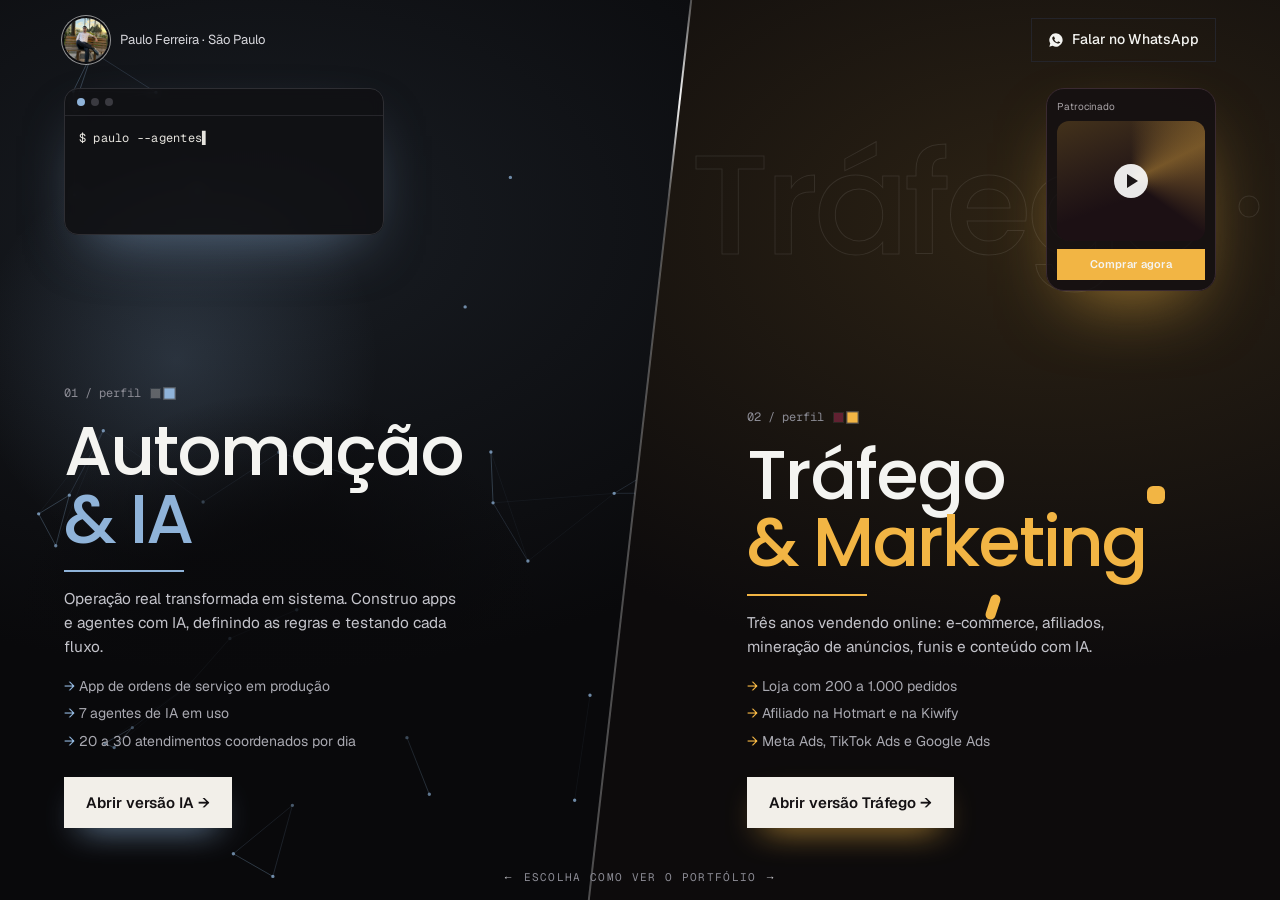
==== commit 1473e868: "Hover da inicial: anima recorte e deslocamento direto (sem variável --xt), estilo 306 -> 98 ms/s Co-" ====
--- a/index.html
+++ b/index.html
@@ -7,8 +7,8 @@
 <meta name="description" content="Paulo Ferreira: operações e automação com IA, e tráfego pago e marketing digital. Escolha como ver o portfólio.">
 <link rel="preload" href="assets/fonts/Geist-Regular.woff2" as="font" type="font/woff2" crossorigin>
 <link rel="preload" href="assets/fonts/Poppins-Medium.woff2" as="font" type="font/woff2" crossorigin>
-<link rel="stylesheet" href="assets/base.css?v=11">
-<script src="assets/cor.js?v=11"></script>
+<link rel="stylesheet" href="assets/base.css?v=12">
+<script src="assets/cor.js?v=12"></script>
 <style>
   /* Projeto 7: divisória diagonal (A1), botões cheios (B2), base e animações do Projeto 6 (C1) */
   @property --xt { syntax: "<number>"; inherits: false; initial-value: 54; }
@@ -32,19 +32,20 @@
   .split { position: relative; height: 100vh; height: 100svh; height: var(--app-h, 100svh); }
   @media (hover: hover) and (min-width: 761px) {
     /* data-h (posto pelo script ao passar o mouse) no lugar do seletor has, que reconferia a página inteira a cada quadro */
-    .split[data-h="ia"] :is(.side, .divider, .ribbon, .side.tr .txt) { --xt: 62; --xb: 54; }
-    .split[data-h="tr"] :is(.side, .divider, .ribbon, .side.tr .txt) { --xt: 46; --xb: 38; }
+    .split[data-h="ia"] .side.ia { clip-path: polygon(0 0, 62% 0, 54% 100%, 0 100%); } .split[data-h="ia"] .side.tr { clip-path: polygon(62% 0, 100% 0, 100% 100%, 54% 100%); } .split[data-h="ia"] .divider { clip-path: polygon(calc(62% - 1px) 0, calc(62% + 1px) 0, calc(54% + 1px) 100%, calc(54% - 1px) 100%); }
+    .split[data-h="ia"] :is(.ribbon, .side.tr .txt) { translate: 8vw 0; }
+    .split[data-h="tr"] .side.ia { clip-path: polygon(0 0, 46% 0, 38% 100%, 0 100%); } .split[data-h="tr"] .side.tr { clip-path: polygon(46% 0, 100% 0, 100% 100%, 38% 100%); } .split[data-h="tr"] .divider { clip-path: polygon(calc(46% - 1px) 0, calc(46% + 1px) 0, calc(38% + 1px) 100%, calc(38% - 1px) 100%); }
+    .split[data-h="tr"] :is(.ribbon, .side.tr .txt) { translate: -8vw 0; }
     .split[data-h="ia"] .tr .txt, .split[data-h="tr"] .ia .txt { opacity: .45; }
   }
 
   .side { position: absolute; inset: 0; overflow: hidden; display: flex; flex-direction: column; justify-content: flex-end; padding: 0 var(--gutter) clamp(36px, 8vh, 80px); isolation: isolate; }
   .side canvas { position: absolute; inset: 0; width: 100%; height: 100%; z-index: -2; }
   .side.ia { background: radial-gradient(90% 80% at 20% 25%, color-mix(in srgb, var(--ia-1) 12%, #09090b) 0%, #09090b 62%); --accent-1: var(--ia-1); --accent-2: var(--ia-1);
-    clip-path: polygon(0 0, calc(var(--xt) * 1%) 0, calc(var(--xb) * 1%) 100%, 0 100%); will-change: transform; animation: inL 1s cubic-bezier(.2,.8,.2,1) both; }
+    clip-path: polygon(0 0, 54% 0, 46% 100%, 0 100%); will-change: transform; animation: inL 1s cubic-bezier(.2,.8,.2,1) both; }
   .side.tr { background: radial-gradient(90% 80% at 82% 25%, color-mix(in srgb, var(--tr-1) 14%, #0d0b0c) 0%, #0d0b0c 62%); --accent-1: var(--tr-1); --accent-2: var(--tr-1);
-    clip-path: polygon(calc(var(--xt) * 1%) 0, 100% 0, 100% 100%, calc(var(--xb) * 1%) 100%); padding-left: calc(54% + 56px); will-change: transform; animation: inR 1s cubic-bezier(.2,.8,.2,1) both; }
+    clip-path: polygon(54% 0, 100% 0, 100% 100%, 46% 100%); padding-left: calc(54% + 56px); will-change: transform; animation: inR 1s cubic-bezier(.2,.8,.2,1) both; }
   .side.ia .txt { max-width: calc(46% - 40px); }
-  .side.tr .txt { translate: calc((var(--xt) - 54) * 1vw) 0; } /* acompanha a divisória sem recalcular o texto */
   @keyframes inL { from { transform: translateX(-6%); opacity: 0; } }
   @keyframes inR { from { transform: translateX(6%); opacity: 0; } }
   @keyframes fadeDown { from { opacity: 0; transform: translateY(-14px); } }
@@ -84,7 +85,7 @@
   @keyframes bob { 50% { translate: 0 -10px; } }
 
   /* Tráfego: palavra gigante, card de anúncio, blocos */
-  .ribbon { position: absolute; top: 15%; left: 54%; translate: calc((var(--xt) - 54) * 1vw) 0; z-index: -1; white-space: nowrap; font-family: "Poppins"; font-size: clamp(80px, 11vw, 190px); line-height: 1; letter-spacing: -.04em; color: transparent; -webkit-text-stroke: 1px rgba(255,255,255,.09); animation: slide 26s linear infinite; will-change: transform; }
+  .ribbon { position: absolute; top: 15%; left: 54%; z-index: -1; white-space: nowrap; font-family: "Poppins"; font-size: clamp(80px, 11vw, 190px); line-height: 1; letter-spacing: -.04em; color: transparent; -webkit-text-stroke: 1px rgba(255,255,255,.09); animation: slide 26s linear infinite; will-change: transform; }
   @keyframes slide { to { transform: translateX(-50%); } }
   .adcard { position: absolute; right: var(--gutter); top: 88px; width: 170px; border: 1px solid #3a2a31; border-radius: 18px; background: rgba(20,16,18,.85); padding: 10px; box-shadow: 0 30px 70px -25px color-mix(in srgb, var(--tr-1) 60%, transparent); animation: up .9s 1s both, tilt 6s 2s ease-in-out infinite; }
   .adcard .m { height: 120px; border-radius: 12px; position: relative; overflow: hidden; background: linear-gradient(160deg, color-mix(in srgb, var(--tr-1) 22%, #120d0f), #1c1014 60%); }
@@ -105,7 +106,7 @@
   /* divisória diagonal neutra (sem cor), com uma luz branca correndo */
   .divider { position: absolute; inset: 0; z-index: 8; pointer-events: none;
     background: rgba(255,255,255,.28);
-    clip-path: polygon(calc(var(--xt) * 1% - 1px) 0, calc(var(--xt) * 1% + 1px) 0, calc(var(--xb) * 1% + 1px) 100%, calc(var(--xb) * 1% - 1px) 100%); }
+    clip-path: polygon(calc(54% - 1px) 0, calc(54% + 1px) 0, calc(46% + 1px) 100%, calc(46% - 1px) 100%); }
   .divider::before { content: ""; position: absolute; left: 0; right: 0; height: 22%; background: linear-gradient(to bottom, transparent, rgba(255,255,255,.95), transparent); top: 0; will-change: transform; animation: run 3.4s ease-in-out infinite; }
   @keyframes run { from { transform: translateY(-100%); } to { transform: translateY(455%); } }
 
@@ -156,9 +157,9 @@
   .sw { display: inline-flex; gap: 5px; margin-left: 10px; vertical-align: middle; }
   .sw i { width: 9px; height: 9px; opacity: .3; outline: 1px solid rgba(255,255,255,.25); transition: opacity .4s, transform .4s; }
   .sw i.on { opacity: 1; transform: scale(1.15); }
-  .side.ia, .side.tr { transition: background .6s, --xt .8s cubic-bezier(.2,.8,.2,1), --xb .8s cubic-bezier(.2,.8,.2,1); }
-  .divider, .ribbon { transition: --xt .8s cubic-bezier(.2,.8,.2,1), --xb .8s cubic-bezier(.2,.8,.2,1); }
-  .side.tr .txt { transition: opacity .6s, --xt .8s cubic-bezier(.2,.8,.2,1); }
+  .side.ia, .side.tr { transition: background .6s, clip-path .8s cubic-bezier(.2,.8,.2,1); }
+  .divider { transition: clip-path .8s cubic-bezier(.2,.8,.2,1); } .ribbon { transition: translate .8s cubic-bezier(.2,.8,.2,1); }
+  .side.tr .txt { transition: opacity .6s, translate .8s cubic-bezier(.2,.8,.2,1); }
   .sw .lbl { display: none; }
   /* A1 (celular): os quadradinhos viram um botão pequeno "trocar cor" */
   @media (hover: none), (max-width: 760px) {
@@ -234,7 +235,7 @@
       setH(); window.addEventListener("resize", setH); window.addEventListener("orientationchange", setH);
     }
   </script>
-  <script src="assets/main.js?v=11"></script>
+  <script src="assets/main.js?v=12"></script>
   <script>
     // A2: cada lado alterna entre as 2 cores dele quando o mouse entra (computador)
     // ou quando você arrasta o dedo para o lado em cima dele (celular).
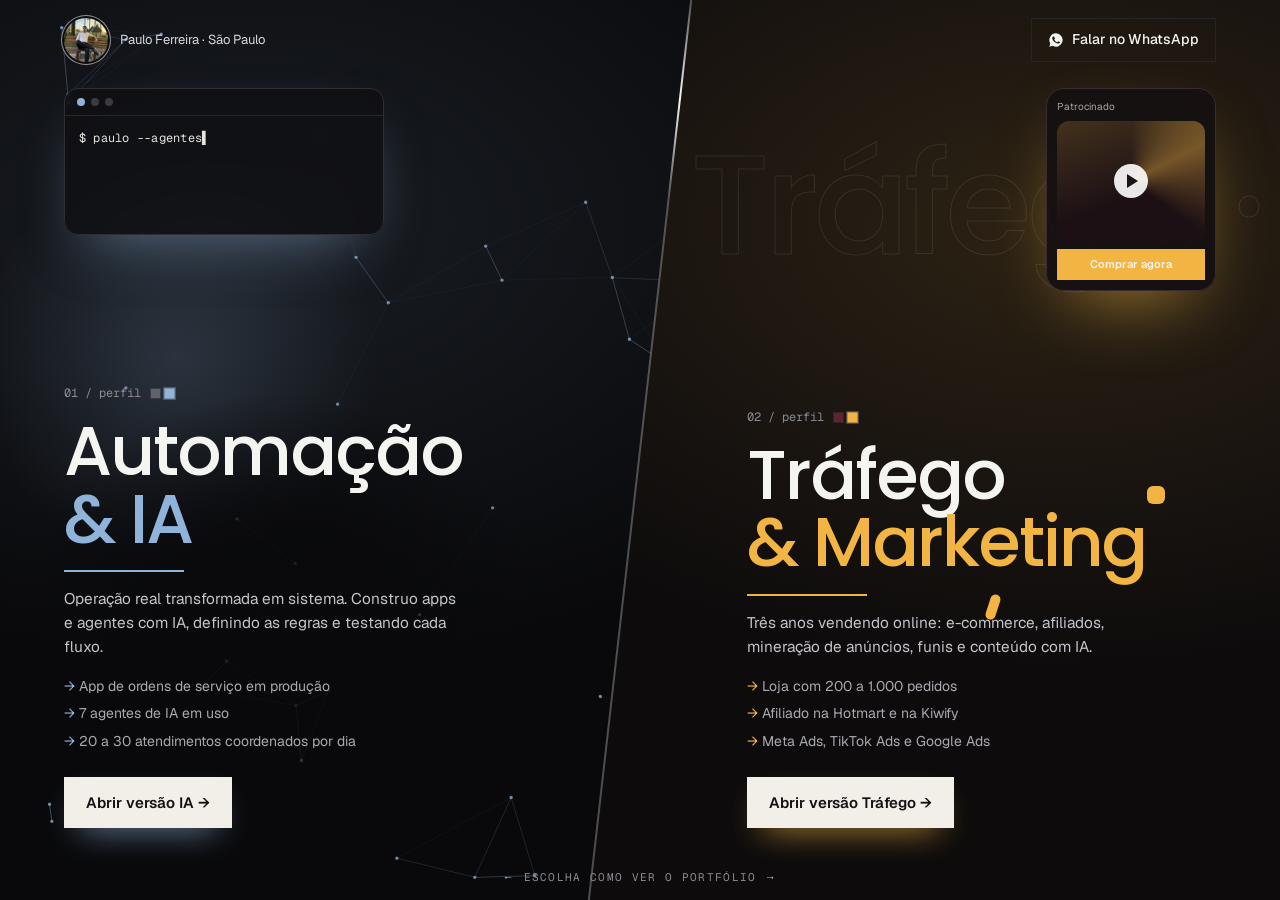
==== commit d65d3b1c: "Celular: Voltar sem a cortina e bolinhas que não pulam ao rolar - pagehide limpa a cortina (o Safari" ====
--- a/index.html
+++ b/index.html
@@ -7,8 +7,8 @@
 <meta name="description" content="Paulo Ferreira: operações e automação com IA, e tráfego pago e marketing digital. Escolha como ver o portfólio.">
 <link rel="preload" href="assets/fonts/Geist-Regular.woff2" as="font" type="font/woff2" crossorigin>
 <link rel="preload" href="assets/fonts/Poppins-Medium.woff2" as="font" type="font/woff2" crossorigin>
-<link rel="stylesheet" href="assets/base.css?v=12">
-<script src="assets/cor.js?v=12"></script>
+<link rel="stylesheet" href="assets/base.css?v=13">
+<script src="assets/cor.js?v=13"></script>
 <style>
   /* Projeto 7: divisória diagonal (A1), botões cheios (B2), base e animações do Projeto 6 (C1) */
   @property --xt { syntax: "<number>"; inherits: false; initial-value: 54; }
@@ -235,7 +235,7 @@
       setH(); window.addEventListener("resize", setH); window.addEventListener("orientationchange", setH);
     }
   </script>
-  <script src="assets/main.js?v=12"></script>
+  <script src="assets/main.js?v=13"></script>
   <script>
     // A2: cada lado alterna entre as 2 cores dele quando o mouse entra (computador)
     // ou quando você arrasta o dedo para o lado em cima dele (celular).
@@ -243,7 +243,9 @@
       var cur = { ia: PCOR.get("ia"), tr: PCOR.get("tr") }, swiped = false, split = document.getElementById("split");
       var noMotion = window.matchMedia("(prefers-reduced-motion: reduce)").matches, wipe = document.createElement("span");
       wipe.className = "wipe"; wipe.setAttribute("aria-hidden", "true"); wipe.innerHTML = '<span class="cap"></span>'; document.body.appendChild(wipe);
-      window.addEventListener("pageshow", function (e) { if (e.persisted) wipe.className = "wipe"; }); // voltar pelo navegador: tira a cortina
+      // ao sair, a página guardada para o Voltar fica sem a cortina (antes ela reaparecia ao voltar no celular)
+      window.addEventListener("pagehide", function () { wipe.className = "wipe"; });
+      window.addEventListener("pageshow", function (e) { if (e.persisted) wipe.className = "wipe"; });
       split.addEventListener("pointerleave", function () { split.removeAttribute("data-h"); });
       function marks() {
         document.querySelectorAll(".sw").forEach(function (sw) {
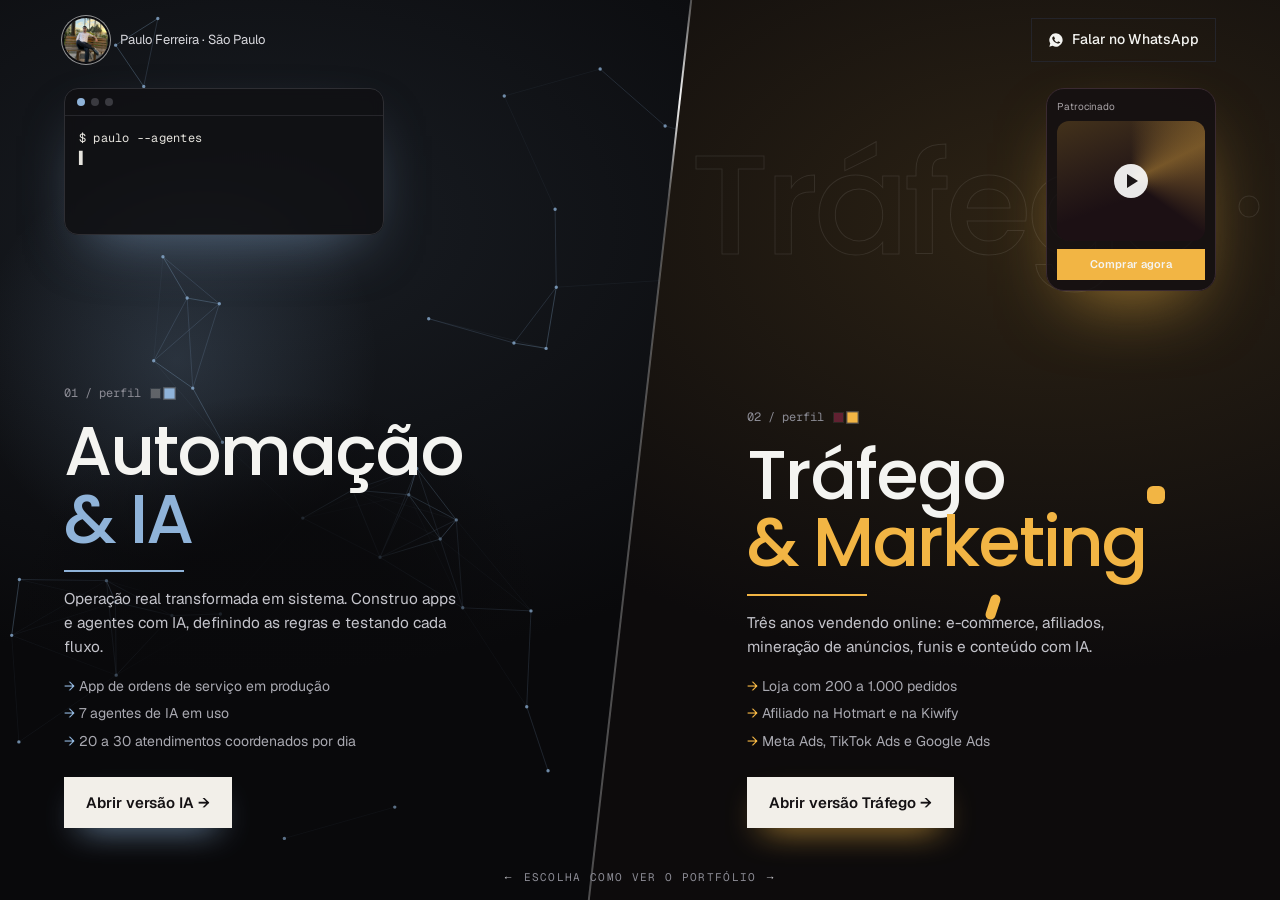
==== commit d4ee7d0c: "Cortina via View Transitions: a inicial nunca fica coberta, Voltar aparece limpo Co-Authored-By: Cla" ====
--- a/index.html
+++ b/index.html
@@ -7,8 +7,8 @@
 <meta name="description" content="Paulo Ferreira: operações e automação com IA, e tráfego pago e marketing digital. Escolha como ver o portfólio.">
 <link rel="preload" href="assets/fonts/Geist-Regular.woff2" as="font" type="font/woff2" crossorigin>
 <link rel="preload" href="assets/fonts/Poppins-Medium.woff2" as="font" type="font/woff2" crossorigin>
-<link rel="stylesheet" href="assets/base.css?v=13">
-<script src="assets/cor.js?v=13"></script>
+<link rel="stylesheet" href="assets/base.css?v=14">
+<script src="assets/cor.js?v=14"></script>
 <style>
   /* Projeto 7: divisória diagonal (A1), botões cheios (B2), base e animações do Projeto 6 (C1) */
   @property --xt { syntax: "<number>"; inherits: false; initial-value: 54; }
@@ -235,13 +235,13 @@
       setH(); window.addEventListener("resize", setH); window.addEventListener("orientationchange", setH);
     }
   </script>
-  <script src="assets/main.js?v=13"></script>
+  <script src="assets/main.js?v=14"></script>
   <script>
     // A2: cada lado alterna entre as 2 cores dele quando o mouse entra (computador)
     // ou quando você arrasta o dedo para o lado em cima dele (celular).
     (function () {
       var cur = { ia: PCOR.get("ia"), tr: PCOR.get("tr") }, swiped = false, split = document.getElementById("split");
-      var noMotion = window.matchMedia("(prefers-reduced-motion: reduce)").matches, wipe = document.createElement("span");
+      var noMotion = window.matchMedia("(prefers-reduced-motion: reduce)").matches, vtNav = "PageRevealEvent" in window, wipe = document.createElement("span");
       wipe.className = "wipe"; wipe.setAttribute("aria-hidden", "true"); wipe.innerHTML = '<span class="cap"></span>'; document.body.appendChild(wipe);
       // ao sair, a página guardada para o Voltar fica sem a cortina (antes ela reaparecia ao voltar no celular)
       window.addEventListener("pagehide", function () { wipe.className = "wipe"; });
@@ -276,8 +276,9 @@
         if (sw) sw.addEventListener("click", function (e) { e.preventDefault(); e.stopPropagation(); flip(k); });
         side.addEventListener("click", function (e) {
           if (e.defaultPrevented || e.button !== 0 || e.metaKey || e.ctrlKey || e.shiftKey || noMotion) return; // nova aba/arraste: comportamento normal
+          try { sessionStorage.setItem("p8-wipe", k); } catch (er) {}
+          if (vtNav) return; // navegador novo: a cortina entra pela página nova, a inicial nunca fica coberta
           e.preventDefault();
-          try { sessionStorage.setItem("p8-wipe", k); } catch (er) {}
           wipe.firstChild.textContent = k === "ia" ? "Automação & IA" : "Tráfego & Marketing";
           wipe.className = "wipe " + k;
           setTimeout(function () { location.href = side.href; }, 900); // tempo para ler o nome na cortina
--- a/assets/base.css
+++ b/assets/base.css
@@ -170,3 +170,8 @@
 @keyframes outL { from { clip-path: polygon(0 0, 112% 0, 100% 100%, -12% 100%); } to { clip-path: polygon(112% 0, 112% 0, 100% 100%, 100% 100%); } }
 @keyframes outR { from { clip-path: polygon(0 0, 112% 0, 112% 100%, -12% 100%); } to { clip-path: polygon(0 0, 0 0, -12% 100%, -12% 100%); } }
 @media (prefers-reduced-motion: reduce) { html.wipe-in-ia body::after, html.wipe-in-tr body::after { display: none; } }
+@view-transition { navigation: auto; }
+::view-transition-old(root) { animation: none; }
+html.wipe-in-ia::view-transition-new(root) { animation: wipeL .6s cubic-bezier(.7,0,.2,1) both; }
+html.wipe-in-tr::view-transition-new(root) { animation: wipeR .6s cubic-bezier(.7,0,.2,1) both; }
+html.vt.wipe-in-ia body::after, html.vt.wipe-in-tr body::after { animation-delay: .95s; } /* espera a cortina entrar e o nome ser lido */
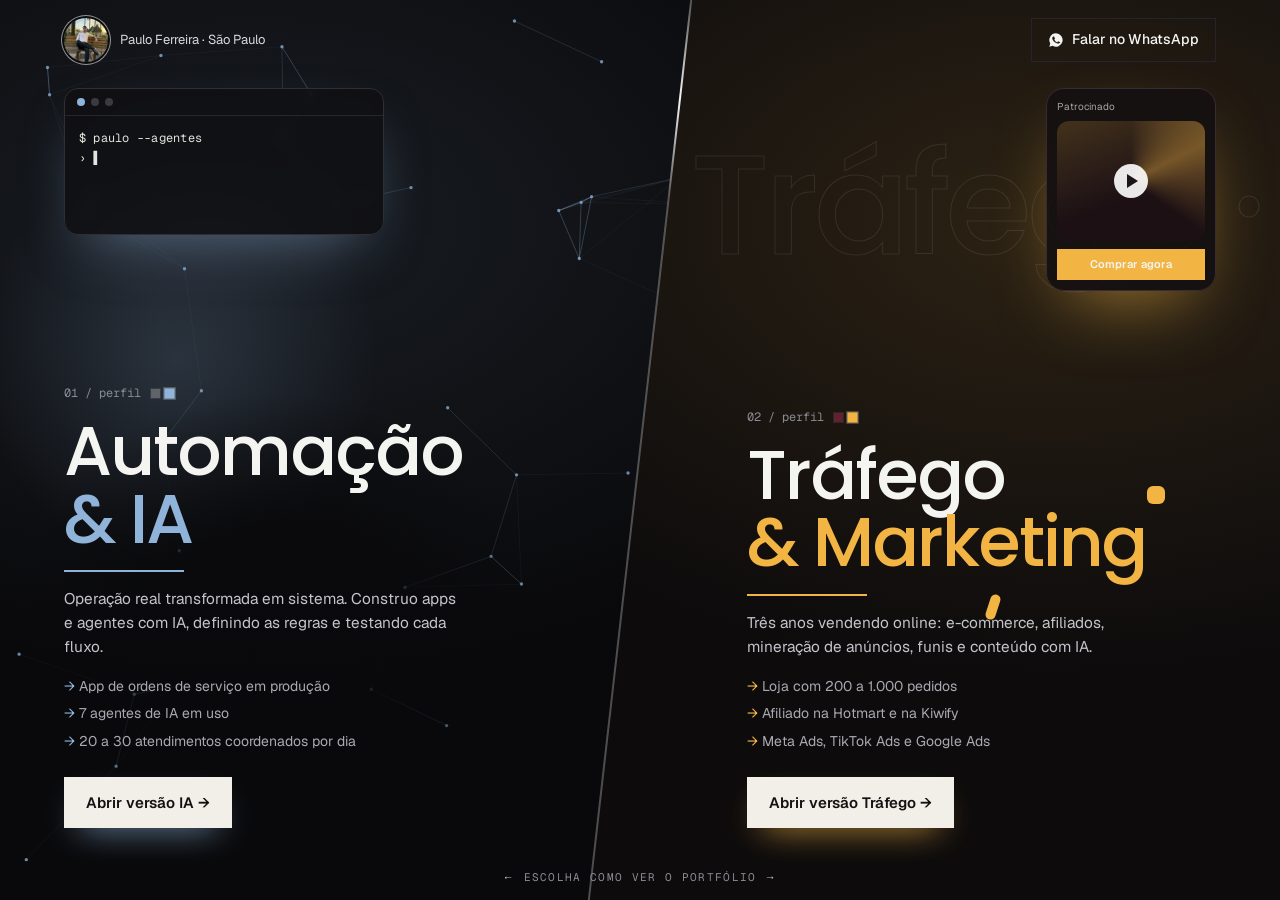
==== commit da5d3ba3: "Celular: cortina da IA no mesmo sentido da do Tráfego Co-Authored-By: Claude Opus 5.5 <noreply@anthr" ====
--- a/index.html
+++ b/index.html
@@ -7,8 +7,8 @@
 <meta name="description" content="Paulo Ferreira: operações e automação com IA, e tráfego pago e marketing digital. Escolha como ver o portfólio.">
 <link rel="preload" href="assets/fonts/Geist-Regular.woff2" as="font" type="font/woff2" crossorigin>
 <link rel="preload" href="assets/fonts/Poppins-Medium.woff2" as="font" type="font/woff2" crossorigin>
-<link rel="stylesheet" href="assets/base.css?v=14">
-<script src="assets/cor.js?v=14"></script>
+<link rel="stylesheet" href="assets/base.css?v=15">
+<script src="assets/cor.js?v=15"></script>
 <style>
   /* Projeto 7: divisória diagonal (A1), botões cheios (B2), base e animações do Projeto 6 (C1) */
   @property --xt { syntax: "<number>"; inherits: false; initial-value: 54; }
@@ -235,7 +235,7 @@
       setH(); window.addEventListener("resize", setH); window.addEventListener("orientationchange", setH);
     }
   </script>
-  <script src="assets/main.js?v=14"></script>
+  <script src="assets/main.js?v=15"></script>
   <script>
     // A2: cada lado alterna entre as 2 cores dele quando o mouse entra (computador)
     // ou quando você arrasta o dedo para o lado em cima dele (celular).
--- a/assets/base.css
+++ b/assets/base.css
@@ -175,3 +175,8 @@
 html.wipe-in-ia::view-transition-new(root) { animation: wipeL .6s cubic-bezier(.7,0,.2,1) both; }
 html.wipe-in-tr::view-transition-new(root) { animation: wipeR .6s cubic-bezier(.7,0,.2,1) both; }
 html.vt.wipe-in-ia body::after, html.vt.wipe-in-tr body::after { animation-delay: .95s; } /* espera a cortina entrar e o nome ser lido */
+/* celular (lados empilhados): a cortina da IA corre no mesmo sentido da do Tráfego */
+@media (max-width: 760px) {
+  .wipe.ia, html.wipe-in-ia::view-transition-new(root) { animation-name: wipeR; }
+  html.wipe-in-ia body::after { animation-name: outR; }
+}
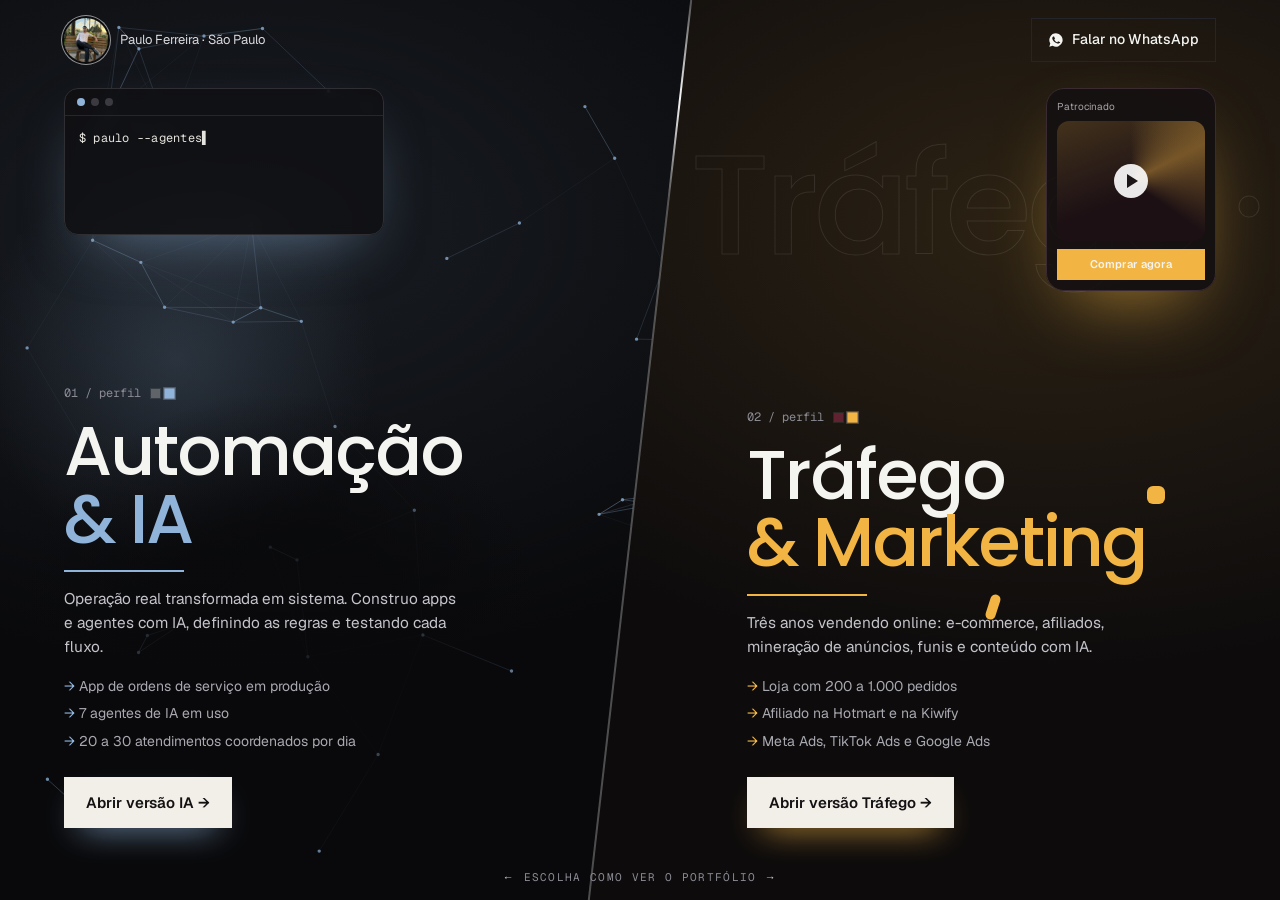
==== commit 7bea2223: "Medidor de desempenho escondido (?diag) para medir no aparelho do Paulo Co-Authored-By: Claude Opus " ====
--- a/index.html
+++ b/index.html
@@ -7,8 +7,8 @@
 <meta name="description" content="Paulo Ferreira: operações e automação com IA, e tráfego pago e marketing digital. Escolha como ver o portfólio.">
 <link rel="preload" href="assets/fonts/Geist-Regular.woff2" as="font" type="font/woff2" crossorigin>
 <link rel="preload" href="assets/fonts/Poppins-Medium.woff2" as="font" type="font/woff2" crossorigin>
-<link rel="stylesheet" href="assets/base.css?v=15">
-<script src="assets/cor.js?v=15"></script>
+<link rel="stylesheet" href="assets/base.css?v=16">
+<script src="assets/cor.js?v=16"></script>
 <style>
   /* Projeto 7: divisória diagonal (A1), botões cheios (B2), base e animações do Projeto 6 (C1) */
   @property --xt { syntax: "<number>"; inherits: false; initial-value: 54; }
@@ -235,7 +235,7 @@
       setH(); window.addEventListener("resize", setH); window.addEventListener("orientationchange", setH);
     }
   </script>
-  <script src="assets/main.js?v=15"></script>
+  <script src="assets/main.js?v=16"></script>
   <script>
     // A2: cada lado alterna entre as 2 cores dele quando o mouse entra (computador)
     // ou quando você arrasta o dedo para o lado em cima dele (celular).
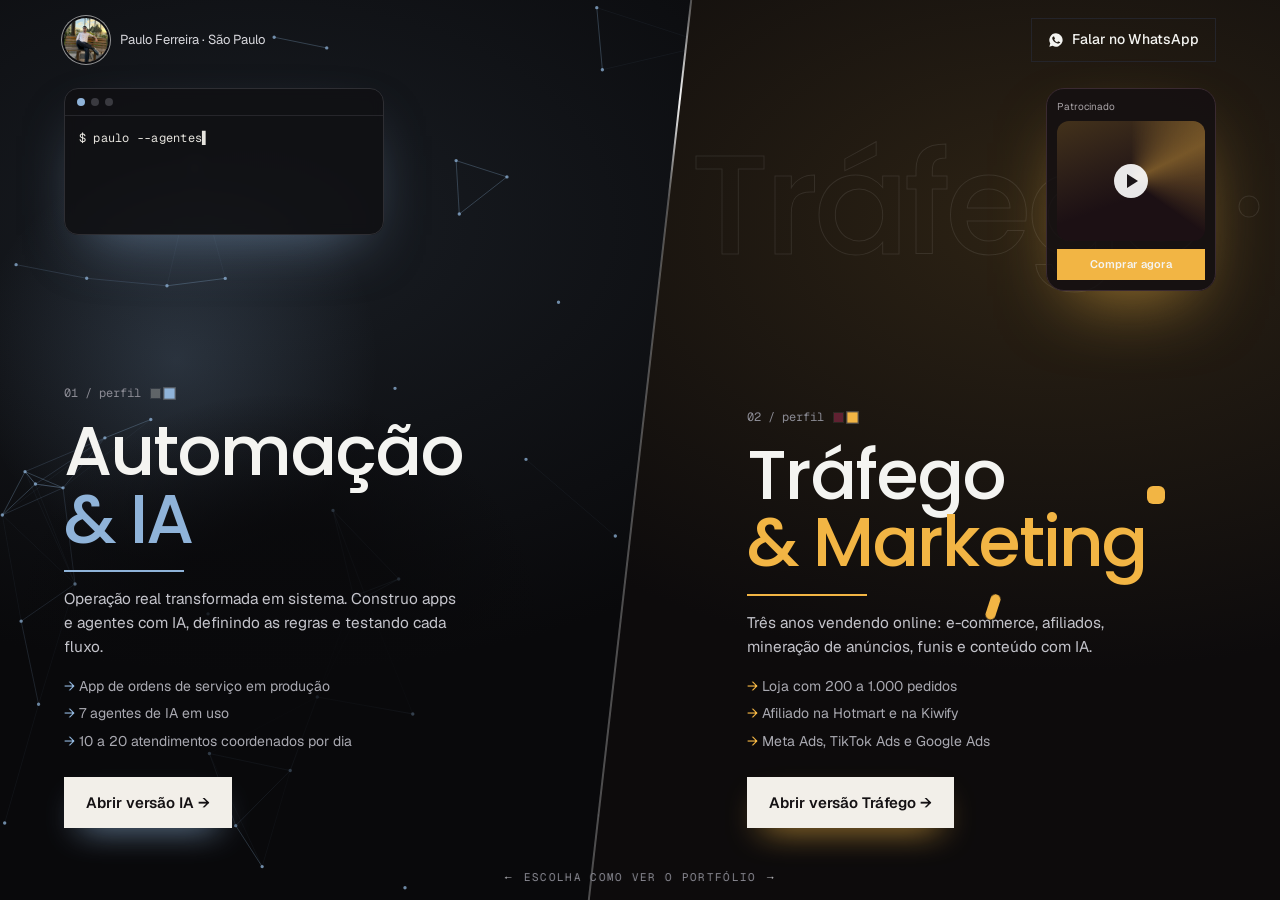
==== commit 5a732808: "Atendimentos por dia: de 10 a 20 (site e currículo) Co-Authored-By: Claude Opus 5.5 <noreply@anthrop" ====
--- a/index.html
+++ b/index.html
@@ -199,7 +199,7 @@
         <ul>
           <li>App de ordens de serviço em produção</li>
           <li>7 agentes de IA em uso</li>
-          <li>20 a 30 atendimentos coordenados por dia</li>
+          <li>10 a 20 atendimentos coordenados por dia</li>
         </ul>
         <span class="btn go">Abrir versão IA →</span>
       </div>
